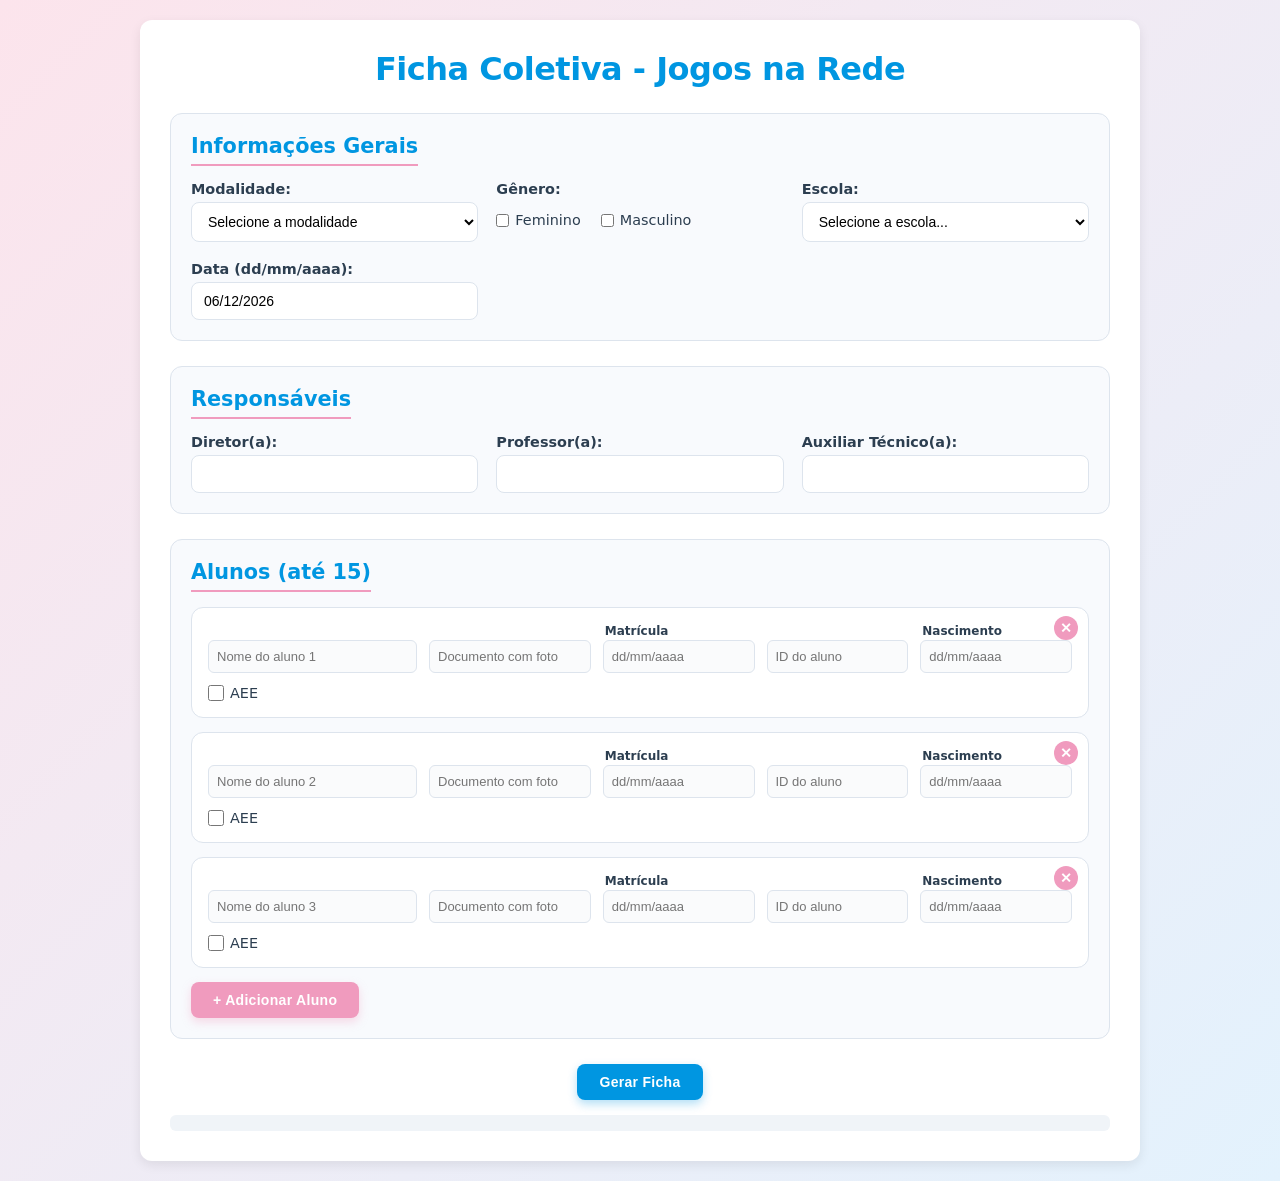
==== index.html @ b58e7e3c "Update index.html" ====
<!DOCTYPE html>
<html lang="pt-br">
<head>
    <meta charset="UTF-8">
    <meta name="viewport" content="width=device-width, initial-scale=1.0">
    <title>Ficha Coletiva - Jogos na Rede</title>
    <link rel="stylesheet" href="css/style.css">
    <link rel="manifest" href="manifest.json">
    <meta name="theme-color" content="#2c3e50">
</head>
<body>
    <div class="container">
        <h1>Ficha Coletiva - Jogos na Rede</h1>

        <form id="form-ficha" novalidate>
            <!-- Dados Gerais -->
            <section class="form-section">
                <h2>Informações Gerais</h2>
                <div class="form-grid">
                    <div class="form-group">
                        <label for="modalidade">Modalidade:</label>
                        <select id="modalidade" required></select>
                    </div>
                    <div class="form-group" id="grupo-submodalidade" style="display: none;">
                        <label for="submodalidade">Submodalidade (Atletismo):</label>
                        <select id="submodalidade"></select>
                    </div>
                    <div class="form-group check-group">
                        <label>Gênero:</label>
                        <div class="checkbox-group">
                            <label><input type="checkbox" id="genF"> Feminino</label>
                            <label><input type="checkbox" id="genM"> Masculino</label>
                        </div>
                    </div>
                    <div class="form-group">
                        <label for="escola">Escola:</label>
                        <select id="escola" required></select>
                    </div>
                    <div class="form-group">
                        <label for="data">Data (dd/mm/aaaa):</label>
                        <input type="text" id="data" readonly>
                    </div>
                </div>
            </section>

            <!-- Responsáveis -->
            <section class="form-section">
                <h2>Responsáveis</h2>
                <div class="form-grid">
                    <div class="form-group">
                        <label for="diretor">Diretor(a):</label>
                        <input type="text" id="diretor" readonly>
                    </div>
                    <div class="form-group">
                        <label for="professor">Professor(a):</label>
                        <input type="text" id="professor" required>
                    </div>
                    <div class="form-group">
                        <label for="auxiliar">Auxiliar Técnico(a):</label>
                        <input type="text" id="auxiliar">
                    </div>
                </div>
            </section>

            <!-- Lista de Alunos -->
            <section class="form-section">
                <h2>Alunos (até 15)</h2>
                <div id="lista-alunos">
                    <!-- As linhas dos alunos serão geradas aqui -->
                </div>
                <button type="button" id="btn-adicionar-aluno" class="btn btn-secondary">+ Adicionar Aluno</button>
            </section>

            <!-- Ações -->
            <div class="acoes-finais">
                <button type="submit" id="btn-gerar" class="btn btn-primary">Gerar Ficha</button>
                <div id="status-mensagem" class="status"></div>
            </div>
        </form>
    </div>

    <script src="js/app.js"></script>
    <script>
        // Registro do Service Worker (para PWA)
        if ('serviceWorker' in navigator) {
            window.addEventListener('load', () => {
                navigator.serviceWorker.register('/sw.js')
                    .then(reg => console.log('Service Worker registrado'))
                    .catch(err => console.error('Falha no Service Worker', err));
            });
        }
    </script>
</body>
</html>
---- css/style.css ----
/* =============================================
   Ficha Coletiva Escolar – Tema Vibrante
   Cores: #0096E1 (azul), #FFFFFF (branco), #F09BBE (rosa)
   ============================================= */

:root {
    --cor-azul: #0096E1;
    --cor-branco: #FFFFFF;
    --cor-rosa: #F09BBE;
    --cor-texto: #2c3e50;
    --cor-fundo: #f0f4f8;
    --cor-borda: #dde4ed;
    --sombra-suave: 0 4px 12px rgba(0, 0, 0, 0.08);
    --sombra-hover: 0 6px 20px rgba(0, 150, 225, 0.2);
    --radius: 12px;
    --transition: 0.25s ease;
}

* {
    box-sizing: border-box;
    margin: 0;
    padding: 0;
}

body {
    font-family: 'Segoe UI', system-ui, -apple-system, sans-serif;
    background: linear-gradient(135deg, #fce4ec 0%, #e3f2fd 100%);
    display: flex;
    justify-content: center;
    padding: 20px;
    min-height: 100vh;
}

.container {
    max-width: 1000px;
    width: 100%;
    background: var(--cor-branco);
    border-radius: var(--radius);
    box-shadow: var(--sombra-suave);
    padding: 30px;
    transition: var(--transition);
}

h1 {
    color: var(--cor-azul);
    text-align: center;
    margin-bottom: 25px;
    font-size: 2em;
    font-weight: 700;
    letter-spacing: -0.5px;
}

/* Seções do formulário */
.form-section {
    margin-bottom: 25px;
    padding: 20px;
    background: #f8fafd;
    border-radius: var(--radius);
    border: 1px solid var(--cor-borda);
    transition: var(--transition);
}

.form-section:hover {
    border-color: var(--cor-azul);
    box-shadow: var(--sombra-hover);
}

h2 {
    color: var(--cor-azul);
    margin-bottom: 15px;
    font-size: 1.3em;
    font-weight: 600;
    border-bottom: 2px solid var(--cor-rosa);
    padding-bottom: 6px;
    display: inline-block;
}

/* Grid para campos gerais */
.form-grid {
    display: grid;
    grid-template-columns: repeat(auto-fit, minmax(230px, 1fr));
    gap: 18px;
}

.form-group {
    display: flex;
    flex-direction: column;
}

.form-group label {
    margin-bottom: 5px;
    font-weight: 600;
    color: var(--cor-texto);
    font-size: 0.9em;
}

.form-group input,
.form-group select {
    padding: 10px 12px;
    border: 1px solid var(--cor-borda);
    border-radius: 8px;
    font-size: 14px;
    transition: var(--transition);
    background: var(--cor-branco);
    outline: none;
}

.form-group input:focus,
.form-group select:focus {
    border-color: var(--cor-azul);
    box-shadow: 0 0 0 3px rgba(0, 150, 225, 0.15);
}

/* Gênero (checkboxes) */
.check-group .checkbox-group {
    display: flex;
    gap: 20px;
    padding: 10px 0;
    align-items: center;
}

.checkbox-group label {
    display: flex;
    align-items: center;
    gap: 6px;
    font-weight: 500;
    cursor: pointer;
}

/* Linha de aluno – layout flexível */
.aluno-linha {
    display: flex;
    flex-wrap: wrap;
    gap: 12px;
    align-items: flex-end;
    background: var(--cor-branco);
    border: 1px solid var(--cor-borda);
    border-radius: var(--radius);
    padding: 16px;
    margin-bottom: 14px;
    position: relative;
    transition: var(--transition);
}
.aluno-linha:hover {
    box-shadow: var(--sombra-hover);
    border-color: var(--cor-azul);
}

/* Cada campo (wrapper) */
.campo {
    display: flex;
    flex-direction: column;
    min-width: 0; /* permite encolher */
}
/* Distribuição de larguras */
.campo.nome { flex: 2 1 180px; }
.campo.doc { flex: 1.5 1 140px; }
.campo.data-matricula,
.campo.data-nascimento { flex: 1.5 1 130px; }
.campo.id-aluno { flex: 1.5 1 120px; }
.campo.aee { flex: 1 1 110px; }

/* Label das datas */
.label-data {
    font-size: 0.75em;
    font-weight: 600;
    color: var(--cor-texto);
    margin-bottom: 2px;
    padding-left: 2px;
}

/* Campos internos */
.aluno-linha input,
.aluno-linha select {
    width: 100%;
    padding: 8px;
    border: 1px solid var(--cor-borda);
    border-radius: 6px;
    font-size: 13px;
    background: #fafbfc;
    transition: var(--transition);
}
.aluno-linha input:focus,
.aluno-linha select:focus {
    border-color: var(--cor-rosa);
    box-shadow: 0 0 0 2px rgba(240, 155, 190, 0.2);
}

/* Botão remover (mesma posição absoluta) */
.remover-aluno {
    position: absolute;
    top: 8px;
    right: 10px;
    background: var(--cor-rosa);
    color: white;
    border: none;
    border-radius: 50%;
    width: 24px;
    height: 24px;
    font-size: 14px;
    font-weight: bold;
    cursor: pointer;
    display: flex;
    align-items: center;
    justify-content: center;
    transition: var(--transition);
    z-index: 1;
}
.remover-aluno:hover {
    background: #e080a8;
    transform: scale(1.1);
}

/* Responsividade específica para as linhas */
@media (max-width: 768px) {
    .aluno-linha {
        flex-direction: column;
        align-items: stretch;
    }
    .campo.nome,
    .campo.doc,
    .campo.data-matricula,
    .campo.id-aluno,
    .campo.data-nascimento,
    .campo.aee {
        flex: auto;
        width: 100%;
    }
    .label-data {
        font-size: 0.8em;
    }
    .remover-aluno {
        position: static;
        margin-top: 8px;
        width: auto;
        border-radius: 6px;
        height: auto;
        padding: 6px 12px;
        background: var(--cor-rosa);
        font-size: 13px;
        align-self: flex-end;
    }
}
/* Botões gerais */
.btn {
    padding: 10px 22px;
    border: none;
    border-radius: 8px;
    cursor: pointer;
    font-weight: 600;
    font-size: 14px;
    transition: var(--transition);
    display: inline-flex;
    align-items: center;
    justify-content: center;
    gap: 6px;
    letter-spacing: 0.3px;
}

.btn:active {
    transform: scale(0.96);
}

.btn-primary {
    background: var(--cor-azul);
    color: white;
    box-shadow: 0 4px 10px rgba(0, 150, 225, 0.3);
}

.btn-primary:hover {
    background: #0085cc;
    box-shadow: 0 6px 16px rgba(0, 150, 225, 0.4);
    transform: translateY(-1px);
}

.btn-secondary {
    background: var(--cor-rosa);
    color: white;
    box-shadow: 0 4px 10px rgba(240, 155, 190, 0.35);
}

.btn-secondary:hover {
    background: #e384aa;
    box-shadow: 0 6px 16px rgba(240, 155, 190, 0.45);
    transform: translateY(-1px);
}

/* Ações finais */
.acoes-finais {
    text-align: center;
    margin-top: 25px;
}

.status {
    margin-top: 15px;
    font-weight: 600;
    font-size: 0.95em;
    color: var(--cor-texto);
    padding: 8px;
    border-radius: 6px;
    background: #f0f4f8;
}

.status a {
    color: var(--cor-azul);
    text-decoration: underline;
    font-weight: 600;
}

/* ---------- RESPONSIVIDADE ---------- */
@media (max-width: 768px) {
    .container {
        padding: 20px;
        border-radius: 0;
        box-shadow: none;
    }

    h1 {
        font-size: 1.6em;
    }

    /* Informações Gerais: uma coluna, largura total */
    .form-grid {
        grid-template-columns: 1fr;
        gap: 12px;
    }

    .form-group input,
    .form-group select {
        width: 100%;
        box-sizing: border-box;
        max-width: 100%; /* impede overflow */
    }

    /* Linhas de alunos ficam empilhadas */
    .aluno-linha {
        flex-direction: column;
        align-items: stretch;
    }

    .campo.nome,
    .campo.doc,
    .campo.data-matricula,
    .campo.id-aluno,
    .campo.data-nascimento,
    .campo.aee {
        flex: auto;
        width: 100%;
    }

    .label-data {
        font-size: 0.8em;
    }

    .remover-aluno {
        position: static;
        margin-top: 8px;
        width: auto;
        border-radius: 6px;
        height: auto;
        padding: 6px 12px;
        background: var(--cor-rosa);
        font-size: 13px;
        align-self: flex-end;
    }

    .btn {
        width: 100%;
        justify-content: center;
    }

    .acoes-finais .btn {
        width: auto;
    }
}

/* Extra small (celulares menores) */
@media (max-width: 480px) {
    /* Garante que todos os campos ocupem a tela */
    .form-grid {
        grid-template-columns: 1fr;
    }

    .form-group input,
    .form-group select {
        width: 100%;
        max-width: 100%;
        box-sizing: border-box;
    }

    .aluno-linha {
        flex-direction: column;
    }

    .remover-aluno {
        position: static;
        margin-top: 8px;
        width: auto;
        border-radius: 6px;
        height: auto;
        padding: 6px 12px;
        background: var(--cor-rosa);
        font-size: 13px;
    }
}
/* Checkbox AEE */
.campo.aee {
    justify-content: flex-end; /* alinha ao fundo da linha */
}

.checkbox-aee {
    display: flex;
    align-items: center;
    gap: 6px;
    font-size: 0.9em;
    font-weight: 500;
    color: var(--cor-texto);
    cursor: pointer;
    user-select: none;
}

.checkbox-aee input[type="checkbox"] {
    width: 16px;
    height: 16px;
    accent-color: var(--cor-azul);
    cursor: pointer;
}
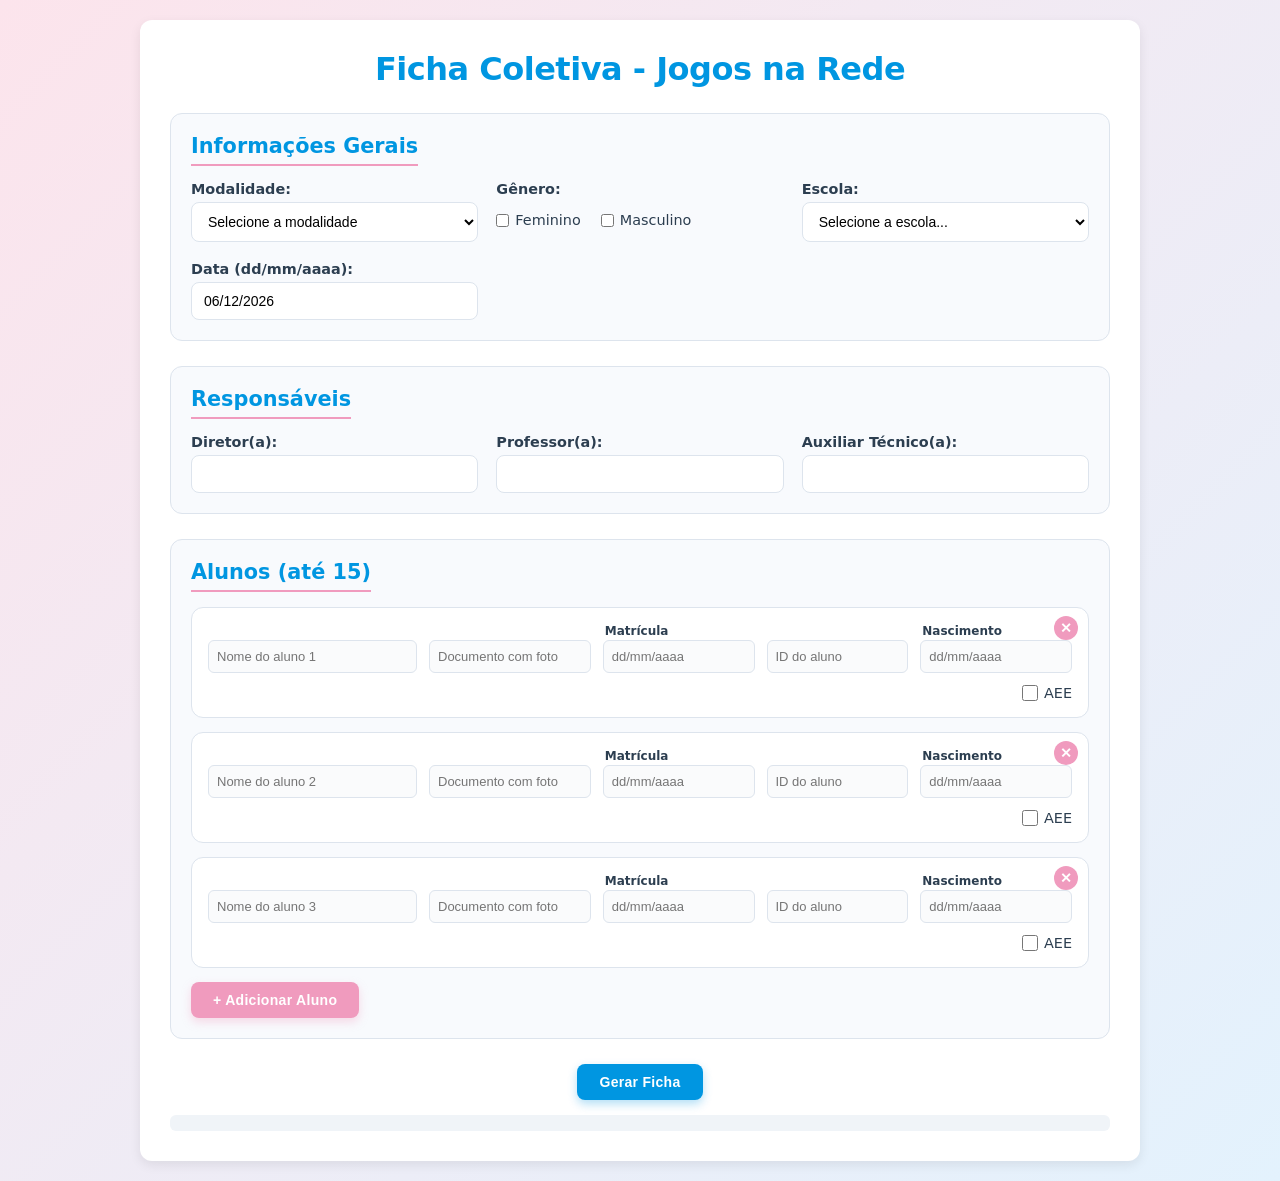
==== commit 61c3e97d: "Update index.html" ====
--- a/index.html
+++ b/index.html
@@ -3,7 +3,7 @@
 <head>
     <meta charset="UTF-8">
     <meta name="viewport" content="width=device-width, initial-scale=1.0">
-    <title>Ficha Coletiva - Jogos na Rede</title>
+    <title>Jogos na Rede - SRE Afonso Cláudio</title>
     <link rel="stylesheet" href="css/style.css">
     <link rel="manifest" href="manifest.json">
     <meta name="theme-color" content="#2c3e50">
@@ -71,6 +71,23 @@
                 <button type="button" id="btn-adicionar-aluno" class="btn btn-secondary">+ Adicionar Aluno</button>
             </section>
 
+            <!-- Seção de alunos com separação por gênero (Xadrez e Tênis de Mesa) -->
+            <section class="form-section" id="secao-alunos-genero" style="display: none;">
+              <h2>Alunos</h2>
+              <div class="blocos-genero">
+                <div class="bloco-feminino">
+                  <h3>Feminino</h3>
+                  <div id="lista-feminino"></div>
+                  <button type="button" class="btn btn-secondary btn-add-feminino">+ Adicionar Aluna</button>
+                </div>
+                <div class="bloco-masculino">
+                  <h3>Masculino</h3>
+                  <div id="lista-masculino"></div>
+                  <button type="button" class="btn btn-secondary btn-add-masculino">+ Adicionar Aluno</button>
+                </div>
+              </div>
+            </section>
+
             <!-- Ações -->
             <div class="acoes-finais">
                 <button type="submit" id="btn-gerar" class="btn btn-primary">Gerar Ficha</button>
--- a/css/style.css
+++ b/css/style.css
@@ -405,7 +405,8 @@
 }
 /* Checkbox AEE */
 .campo.aee {
-    justify-content: flex-end; /* alinha ao fundo da linha */
+    justify-content: flex-end;
+    align-items: flex-end;       /* ✅ alinha o wrapper à direita */
 }
 
 .checkbox-aee {
@@ -415,7 +416,6 @@
     font-size: 0.9em;
     font-weight: 500;
     color: var(--cor-texto);
-    cursor: pointer;
     user-select: none;
 }
 
@@ -424,4 +424,21 @@
     height: 16px;
     accent-color: var(--cor-azul);
     cursor: pointer;
-}
+    margin: 0;
+}
+.blocos-genero {
+  display: flex;
+  gap: 20px;
+  flex-wrap: wrap;
+}
+.bloco-feminino, .bloco-masculino {
+  flex: 1;
+  min-width: 300px;
+  background: #f8fafd;
+  border-radius: var(--radius);
+  padding: 15px;
+}
+.bloco-feminino h3, .bloco-masculino h3 {
+  color: var(--cor-azul);
+  margin-bottom: 10px;
+}
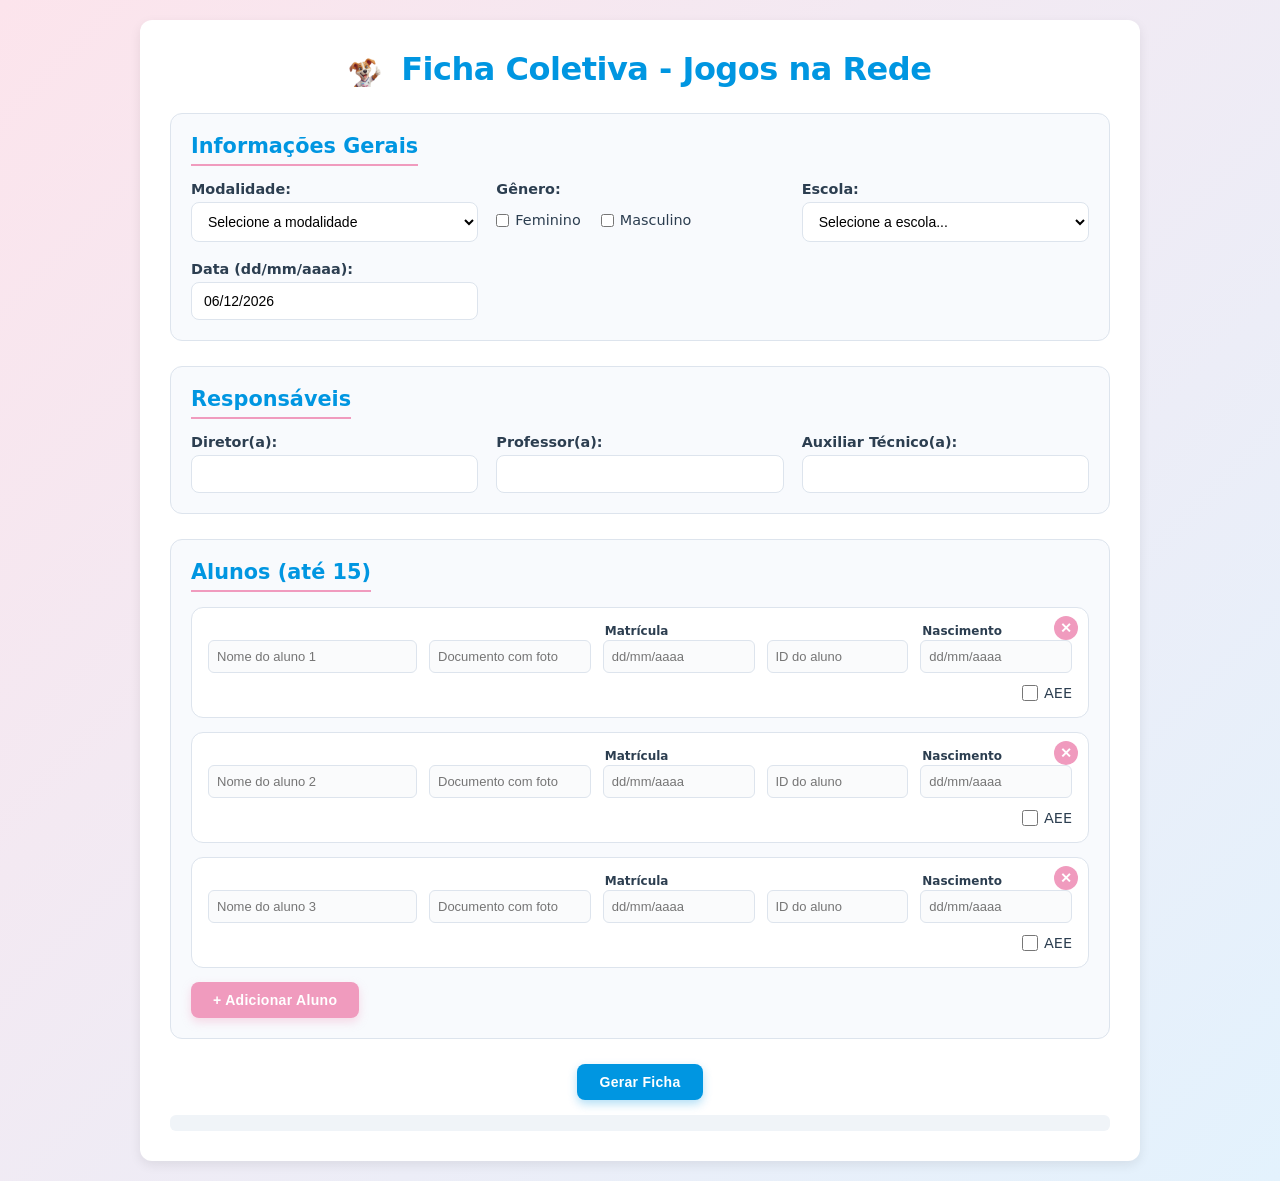
==== commit 9165ab9c: "Update index.html" ====
--- a/index.html
+++ b/index.html
@@ -7,10 +7,14 @@
     <link rel="stylesheet" href="css/style.css">
     <link rel="manifest" href="manifest.json">
     <meta name="theme-color" content="#2c3e50">
+    <link rel="icon" type="image/png" sizes="32x32" href="icons/icon-32x32.png">
 </head>
 <body>
     <div class="container">
-        <h1>Ficha Coletiva - Jogos na Rede</h1>
+        <h1>
+          <img src="icons/icon-192x192.png" alt="Ícone" style="height: 1em; vertical-align: middle; margin-right: 10px;">
+          Ficha Coletiva - Jogos na Rede
+        </h1>
 
         <form id="form-ficha" novalidate>
             <!-- Dados Gerais -->
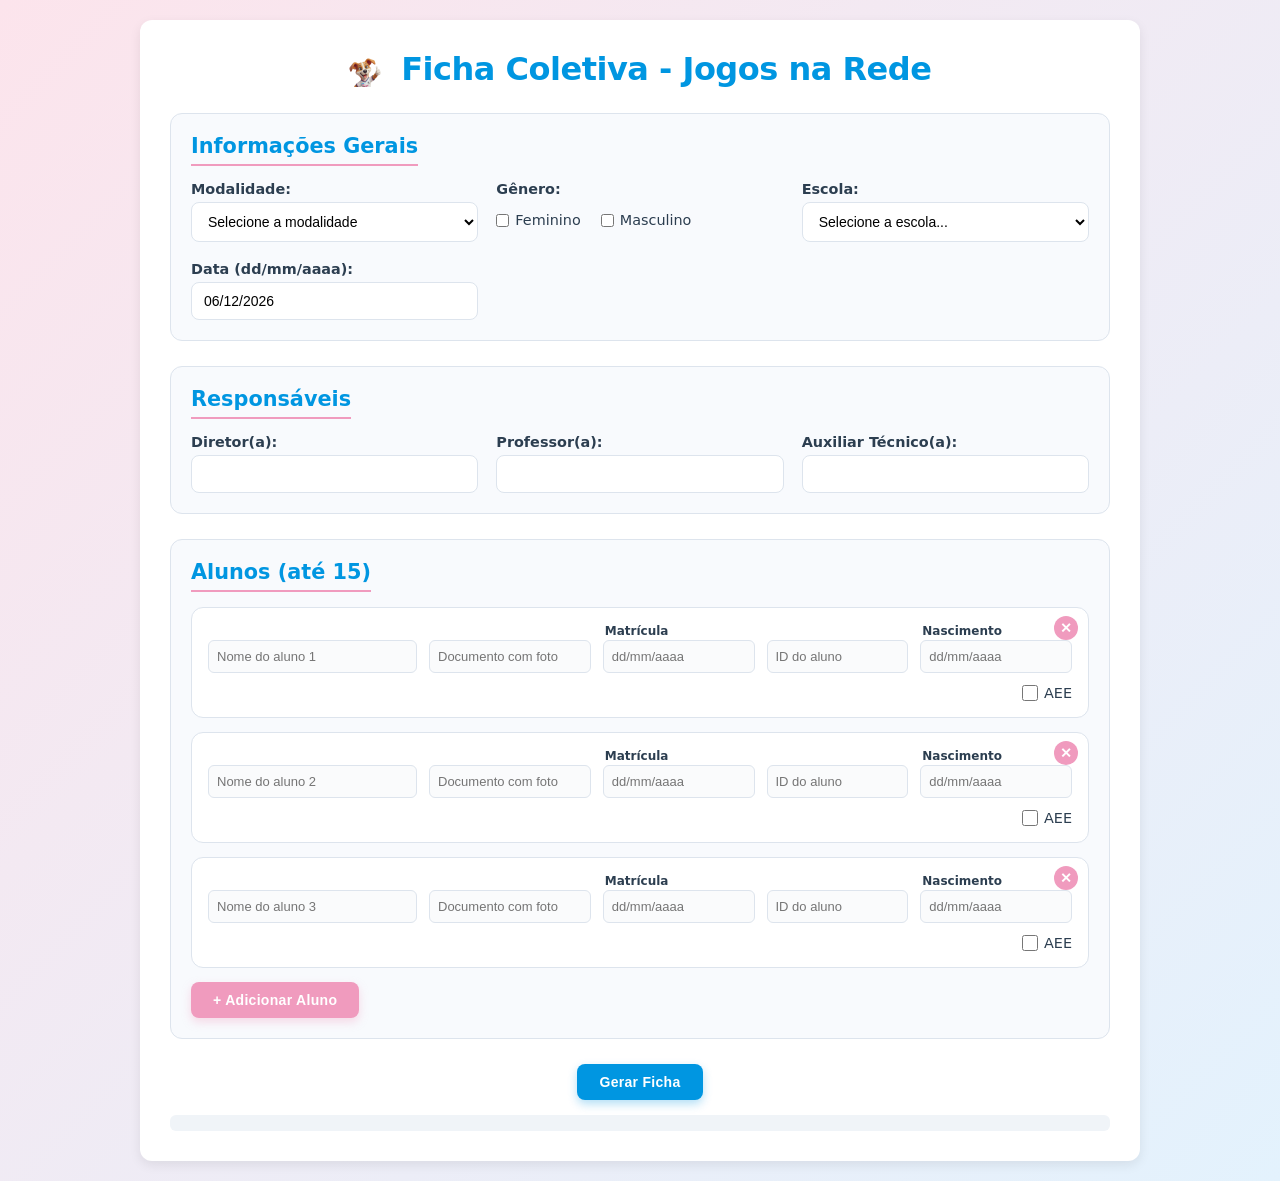
==== commit 9330859f: "Update index.html" ====
--- a/index.html
+++ b/index.html
@@ -12,7 +12,7 @@
 <body>
     <div class="container">
         <h1>
-          <img src="icons/icon-192x192.png" alt="Ícone" style="height: 1em; vertical-align: middle; margin-right: 10px;">
+          <img src="icons/icon-512x512.png" alt="Ícone" style="height: 1em; vertical-align: middle; margin-right: 10px;">
           Ficha Coletiva - Jogos na Rede
         </h1>
 
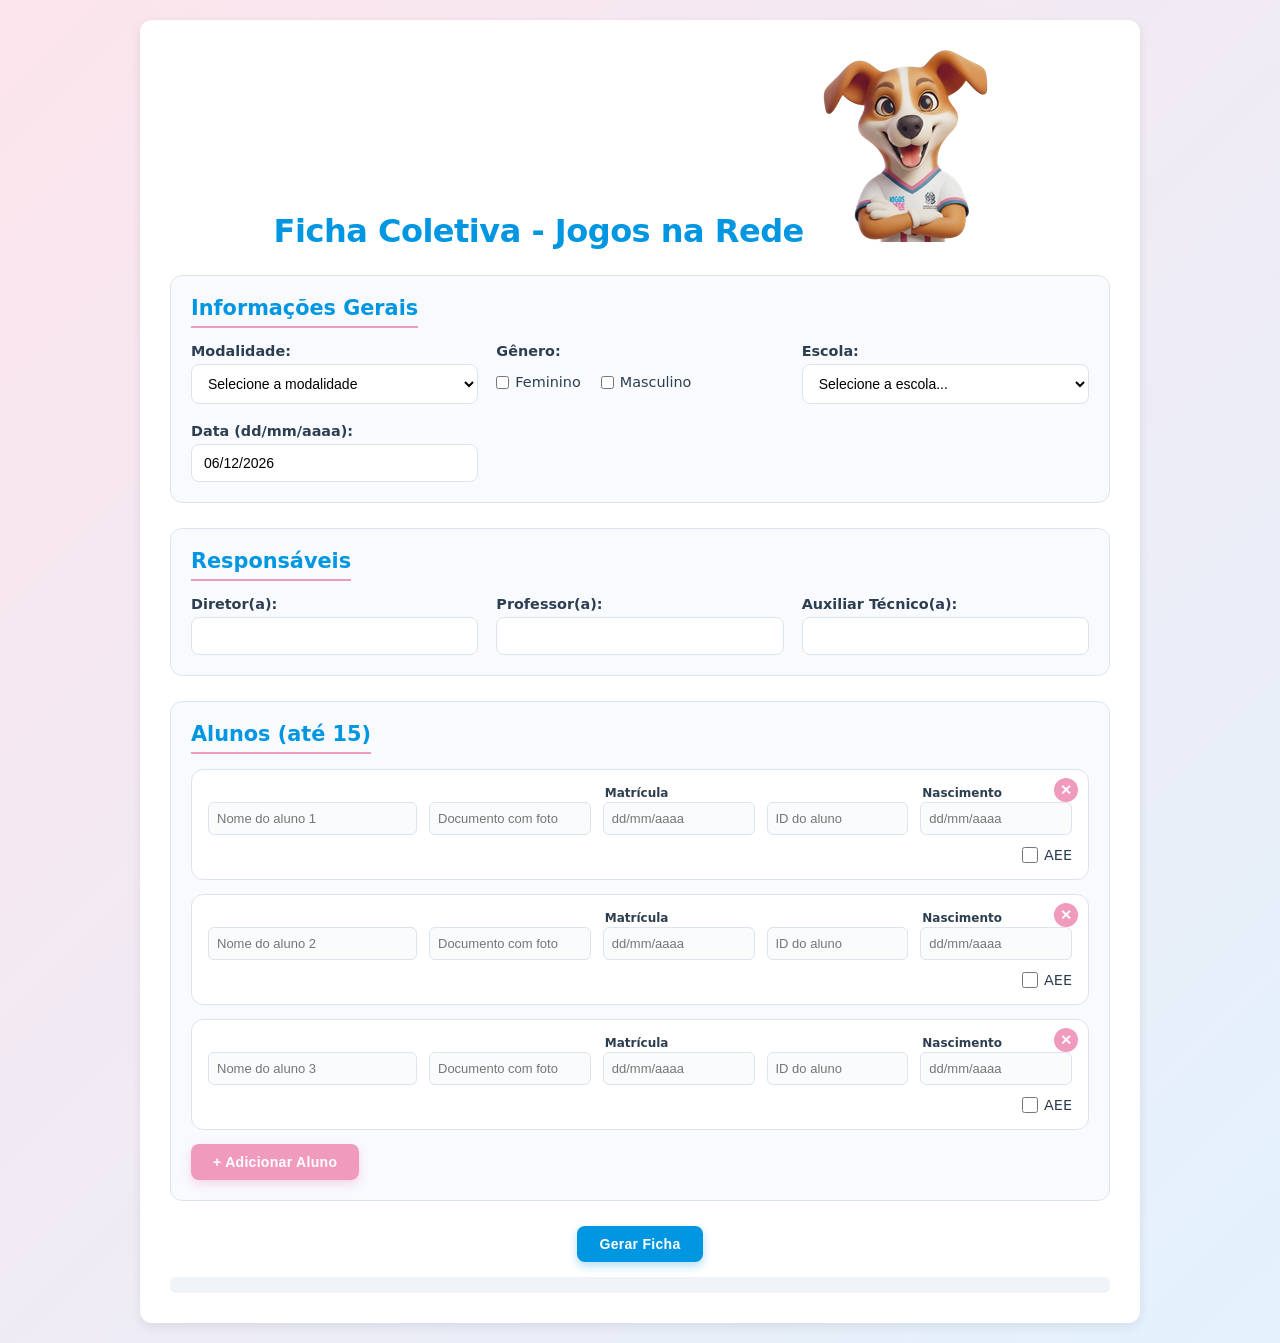
==== commit 9bb0077b: "Update index.html" ====
--- a/index.html
+++ b/index.html
@@ -11,9 +11,9 @@
 </head>
 <body>
     <div class="container">
-        <h1>
-          <img src="icons/icon-512x512.png" alt="Ícone" style="height: 1em; vertical-align: middle; margin-right: 10px;">
-          Ficha Coletiva - Jogos na Rede
+        <h1 class="header-titulo">
+          <span class="header-texto">Ficha Coletiva - Jogos na Rede</span>
+          <img src="icons/icon-192x192.png" alt="Ícone" class="header-icone">
         </h1>
 
         <form id="form-ficha" novalidate>
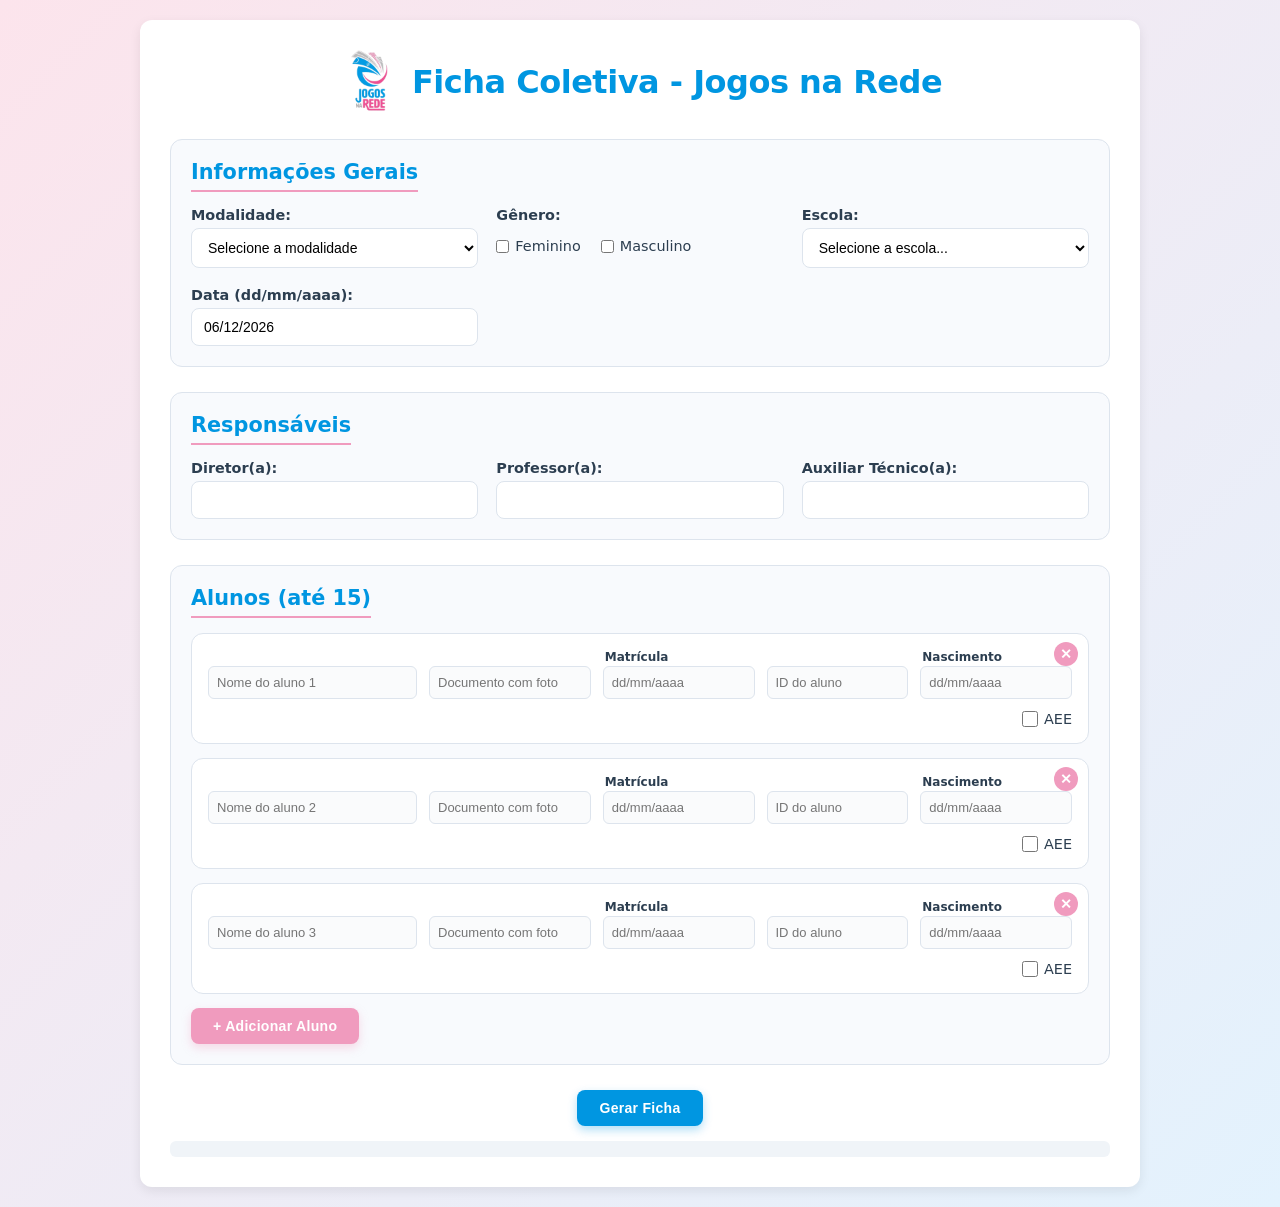
==== commit a7f30ee0: "Update index.html" ====
--- a/index.html
+++ b/index.html
@@ -105,7 +105,7 @@
         // Registro do Service Worker (para PWA)
         if ('serviceWorker' in navigator) {
             window.addEventListener('load', () => {
-                navigator.serviceWorker.register('/sw.js')
+                navigator.serviceWorker.register('./sw.js')
                     .then(reg => console.log('Service Worker registrado'))
                     .catch(err => console.error('Falha no Service Worker', err));
             });
--- a/css/style.css
+++ b/css/style.css
@@ -41,13 +41,27 @@
     transition: var(--transition);
 }
 
+/* Cabeçalho com ícone maior e à direita */
 h1 {
     color: var(--cor-azul);
-    text-align: center;
+    display: flex;
+    align-items: center;
+    justify-content: center;          /* centraliza o texto */
+    gap: 10px;
     margin-bottom: 25px;
     font-size: 2em;
     font-weight: 700;
     letter-spacing: -0.5px;
+    text-align: center;
+    flex-wrap: wrap;
+}
+
+h1 img {
+    height: 2.0em;
+    width: auto;
+    vertical-align: middle;
+    order: -1;                       /* imagem antes do texto */
+    margin-left: 0;                  /* remove o empurrão para a direita */
 }
 
 /* Seções do formulário */
@@ -319,6 +333,11 @@
         font-size: 1.6em;
     }
 
+    /* Ícone do cabeçalho reduzido em telas menores */
+    h1 img {
+        height: 1.8em;
+    }
+
     /* Informações Gerais: uma coluna, largura total */
     .form-grid {
         grid-template-columns: 1fr;
@@ -402,11 +421,16 @@
         background: var(--cor-rosa);
         font-size: 13px;
     }
-}
+
+    h1 img {
+        height: 1.5em;          /* ainda menor em celulares */
+    }
+}
+
 /* Checkbox AEE */
 .campo.aee {
     justify-content: flex-end;
-    align-items: flex-end;       /* ✅ alinha o wrapper à direita */
+    align-items: flex-end;
 }
 
 .checkbox-aee {
@@ -426,19 +450,22 @@
     cursor: pointer;
     margin: 0;
 }
+
 .blocos-genero {
-  display: flex;
-  gap: 20px;
-  flex-wrap: wrap;
-}
+    display: flex;
+    gap: 20px;
+    flex-wrap: wrap;
+}
+
 .bloco-feminino, .bloco-masculino {
-  flex: 1;
-  min-width: 300px;
-  background: #f8fafd;
-  border-radius: var(--radius);
-  padding: 15px;
-}
+    flex: 1;
+    min-width: 300px;
+    background: #f8fafd;
+    border-radius: var(--radius);
+    padding: 15px;
+}
+
 .bloco-feminino h3, .bloco-masculino h3 {
-  color: var(--cor-azul);
-  margin-bottom: 10px;
-}
+    color: var(--cor-azul);
+    margin-bottom: 10px;
+}
